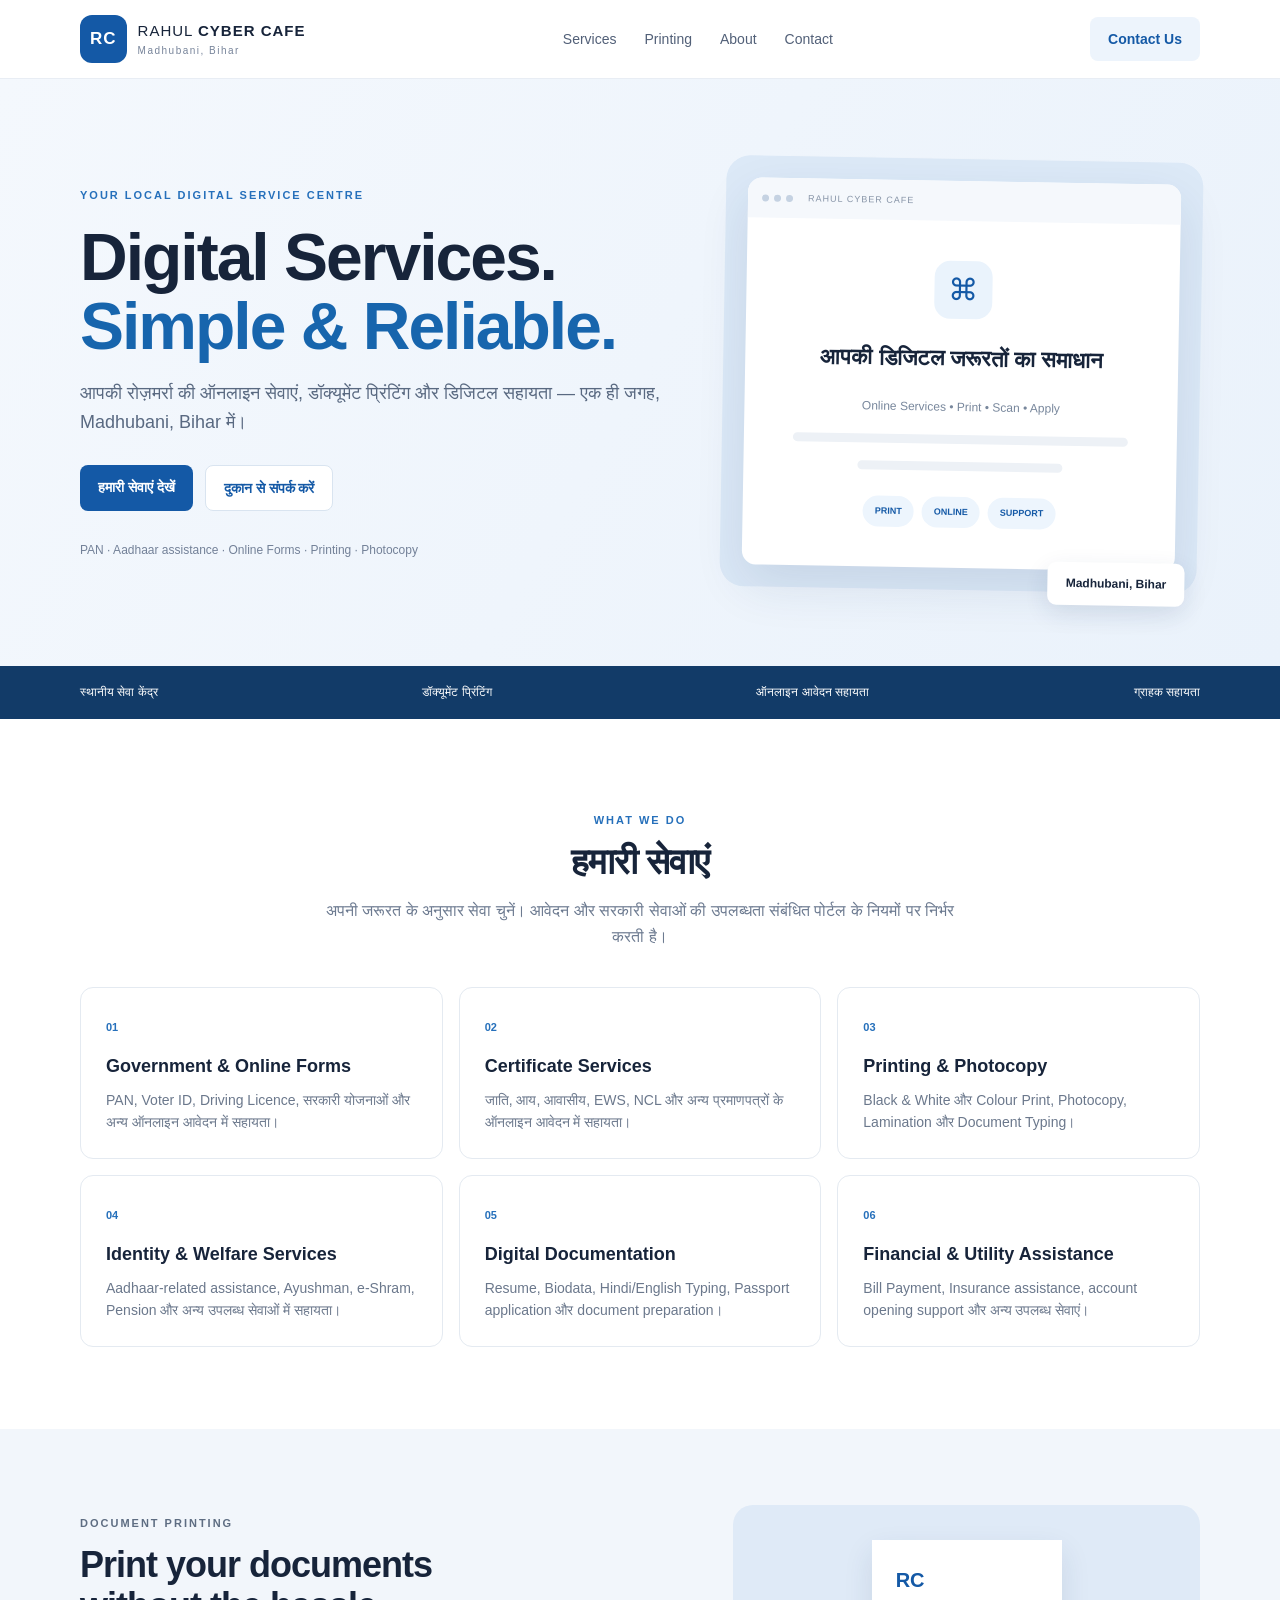
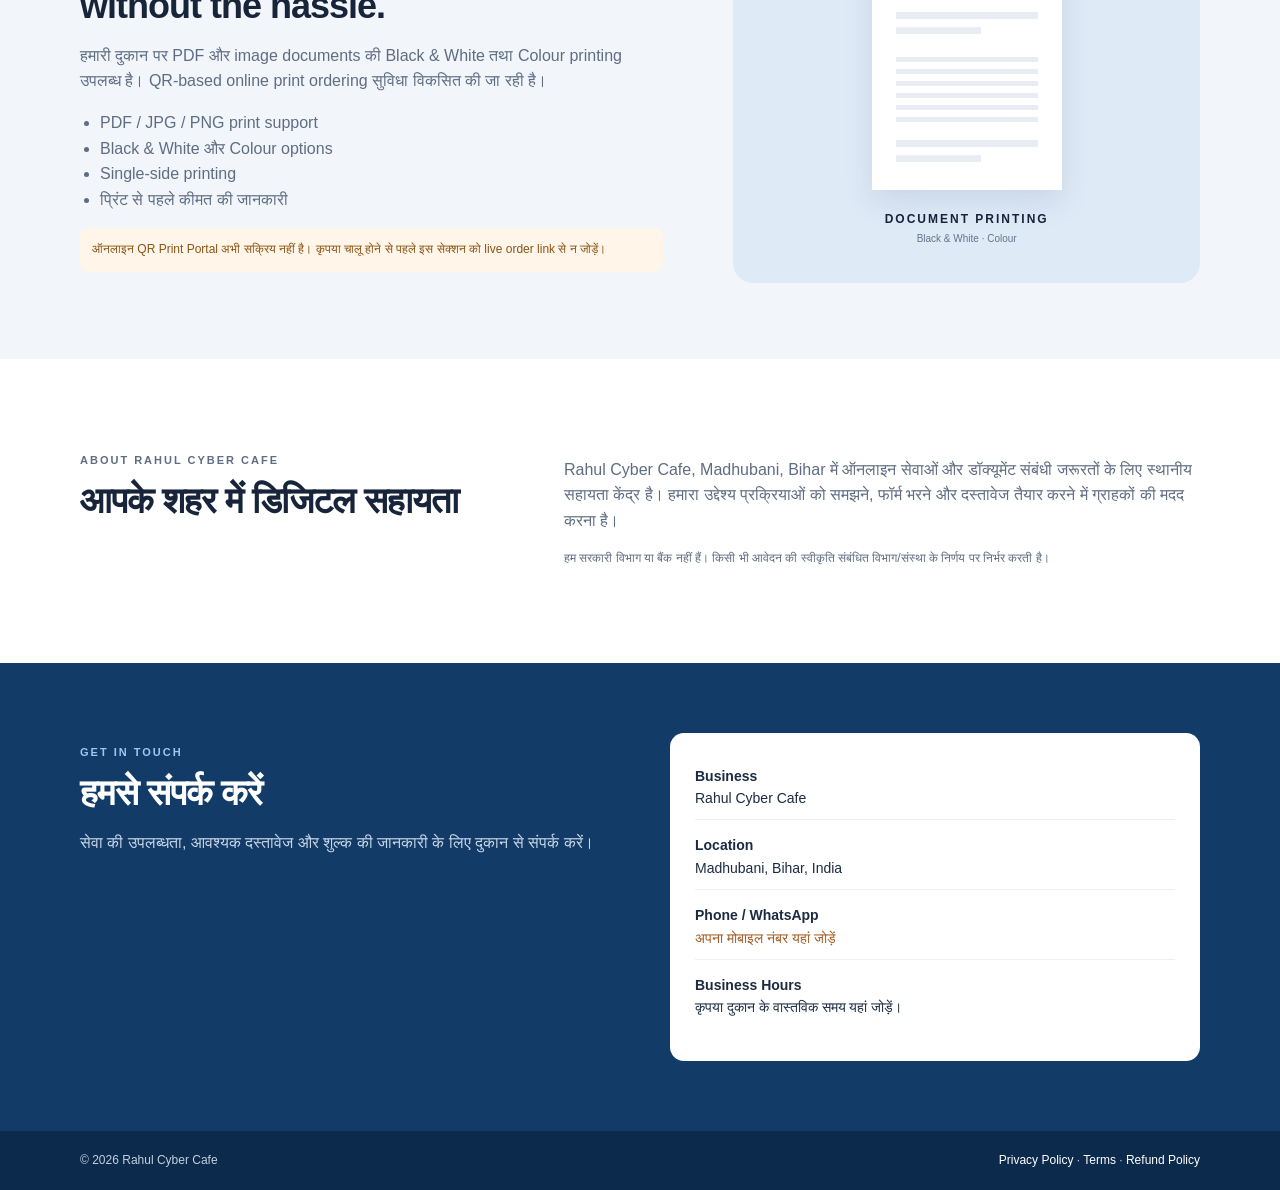
==== index.html @ a684b4f4 "Add files via upload" ====
<!doctype html>
<html lang="hi">
<head>
<meta charset="utf-8"><meta name="viewport" content="width=device-width,initial-scale=1">
<meta name="description" content="Rahul Cyber Cafe, Madhubani Bihar — online form services, document printing, photocopy, scanning, PAN, Aadhaar and more.">
<title>Rahul Cyber Cafe | Madhubani, Bihar</title>
<link rel="stylesheet" href="style.css">
</head>
<body>
<header class="top"><div class="wrap nav">
<a class="brand" href="#"><span class="mark">RC</span><span>RAHUL <b>CYBER CAFE</b><small>Madhubani, Bihar</small></span></a>
<nav><a href="#services">Services</a><a href="#printing">Printing</a><a href="#about">About</a><a href="#contact">Contact</a></nav>
<a class="navbtn" href="#contact">Contact Us</a>
</div></header>
<main>
<section class="hero"><div class="wrap hero-grid">
<div><p class="eyebrow">YOUR LOCAL DIGITAL SERVICE CENTRE</p><h1>Digital Services.<br><em>Simple & Reliable.</em></h1>
<p class="lead">आपकी रोज़मर्रा की ऑनलाइन सेवाएं, डॉक्यूमेंट प्रिंटिंग और डिजिटल सहायता — एक ही जगह, Madhubani, Bihar में।</p>
<div class="actions"><a class="btn primary" href="#services">हमारी सेवाएं देखें</a><a class="btn secondary" href="#contact">दुकान से संपर्क करें</a></div>
<p class="trust">PAN · Aadhaar assistance · Online Forms · Printing · Photocopy</p></div>
<div class="hero-card"><div class="screen"><div class="screen-top"><i></i><i></i><i></i><span>RAHUL CYBER CAFE</span></div><div class="screen-content"><div class="screen-icon">⌘</div><h3>आपकी डिजिटल जरूरतों का समाधान</h3><p>Online Services • Print • Scan • Apply</p><div class="screen-line"></div><div class="screen-line short"></div><div class="screen-pills"><b>PRINT</b><b>ONLINE</b><b>SUPPORT</b></div></div></div><div class="float-tag">Madhubani, Bihar</div></div>
</div></section>
<section class="strip"><div class="wrap strip-grid"><span>स्थानीय सेवा केंद्र</span><span>डॉक्यूमेंट प्रिंटिंग</span><span>ऑनलाइन आवेदन सहायता</span><span>ग्राहक सहायता</span></div></section>
<section id="services" class="section wrap"><div class="section-head"><p class="eyebrow">WHAT WE DO</p><h2>हमारी सेवाएं</h2><p>अपनी जरूरत के अनुसार सेवा चुनें। आवेदन और सरकारी सेवाओं की उपलब्धता संबंधित पोर्टल के नियमों पर निर्भर करती है।</p></div>
<div class="cards">
<article class="service"><span>01</span><h3>Government & Online Forms</h3><p>PAN, Voter ID, Driving Licence, सरकारी योजनाओं और अन्य ऑनलाइन आवेदन में सहायता।</p></article>
<article class="service"><span>02</span><h3>Certificate Services</h3><p>जाति, आय, आवासीय, EWS, NCL और अन्य प्रमाणपत्रों के ऑनलाइन आवेदन में सहायता।</p></article>
<article class="service"><span>03</span><h3>Printing & Photocopy</h3><p>Black & White और Colour Print, Photocopy, Lamination और Document Typing।</p></article>
<article class="service"><span>04</span><h3>Identity & Welfare Services</h3><p>Aadhaar-related assistance, Ayushman, e-Shram, Pension और अन्य उपलब्ध सेवाओं में सहायता।</p></article>
<article class="service"><span>05</span><h3>Digital Documentation</h3><p>Resume, Biodata, Hindi/English Typing, Passport application और document preparation।</p></article>
<article class="service"><span>06</span><h3>Financial & Utility Assistance</h3><p>Bill Payment, Insurance assistance, account opening support और अन्य उपलब्ध सेवाएं।</p></article>
</div></section>
<section id="printing" class="print-section"><div class="wrap print-grid"><div><p class="eyebrow">DOCUMENT PRINTING</p><h2>Print your documents<br>without the hassle.</h2><p>हमारी दुकान पर PDF और image documents की Black & White तथा Colour printing उपलब्ध है। QR-based online print ordering सुविधा विकसित की जा रही है।</p><ul><li>PDF / JPG / PNG print support</li><li>Black & White और Colour options</li><li>Single-side printing</li><li>प्रिंट से पहले कीमत की जानकारी</li></ul><p class="notice">ऑनलाइन QR Print Portal अभी सक्रिय नहीं है। कृपया चालू होने से पहले इस सेक्शन को live order link से न जोड़ें।</p></div><div class="print-box"><div class="paper"><div class="paper-logo">RC</div><div class="paper-lines"></div><div class="paper-lines small"></div><div class="paper-grid"></div><div class="paper-lines"></div><div class="paper-lines small"></div></div><div class="print-caption">DOCUMENT PRINTING<br><small>Black & White · Colour</small></div></div></div></section>
<section id="about" class="section wrap about"><div><p class="eyebrow">ABOUT RAHUL CYBER CAFE</p><h2>आपके शहर में डिजिटल सहायता</h2></div><div><p>Rahul Cyber Cafe, Madhubani, Bihar में ऑनलाइन सेवाओं और डॉक्यूमेंट संबंधी जरूरतों के लिए स्थानीय सहायता केंद्र है। हमारा उद्देश्य प्रक्रियाओं को समझने, फॉर्म भरने और दस्तावेज तैयार करने में ग्राहकों की मदद करना है।</p><p class="small">हम सरकारी विभाग या बैंक नहीं हैं। किसी भी आवेदन की स्वीकृति संबंधित विभाग/संस्था के निर्णय पर निर्भर करती है।</p></div></section>
<section id="contact" class="contact"><div class="wrap contact-grid"><div><p class="eyebrow">GET IN TOUCH</p><h2>हमसे संपर्क करें</h2><p>सेवा की उपलब्धता, आवश्यक दस्तावेज और शुल्क की जानकारी के लिए दुकान से संपर्क करें।</p></div><div class="contact-card"><p><b>Business</b><br>Rahul Cyber Cafe</p><p><b>Location</b><br>Madhubani, Bihar, India</p><p><b>Phone / WhatsApp</b><br><span class="placeholder">अपना मोबाइल नंबर यहां जोड़ें</span></p><p><b>Business Hours</b><br>कृपया दुकान के वास्तविक समय यहां जोड़ें।</p></div></div></section>
</main>
<footer><div class="wrap foot"><span>© <span id="year"></span> Rahul Cyber Cafe</span><span><a href="privacy.html">Privacy Policy</a> · <a href="terms.html">Terms</a> · <a href="refund.html">Refund Policy</a></span></div></footer>
<script>document.getElementById('year').textContent=new Date().getFullYear()</script>
</body></html>
---- style.css ----
*{box-sizing:border-box}html{scroll-behavior:smooth}body{margin:0;color:#17243a;font-family:Inter,Arial,sans-serif;line-height:1.6}a{color:inherit;text-decoration:none}.wrap{width:min(1120px,calc(100% - 40px));margin:auto}.top{background:#fff;border-bottom:1px solid #e8edf4;position:sticky;top:0;z-index:5}.nav{height:78px;display:flex;align-items:center;justify-content:space-between}.brand{display:flex;align-items:center;gap:11px;font-size:15px;letter-spacing:1px}.brand small{display:block;font-size:10px;letter-spacing:1.5px;color:#77849a}.mark{background:#1459a6;color:white;border-radius:12px;padding:10px;font-weight:800;font-size:17px}nav{display:flex;gap:28px;color:#526078;font-size:14px}.navbtn,.btn{padding:11px 18px;border-radius:8px;font-weight:700;font-size:14px}.navbtn{background:#edf4fc;color:#1459a6}.hero{background:linear-gradient(120deg,#f4f8fd,#eaf2fb);padding:80px 0 76px;overflow:hidden}.hero-grid{display:grid;grid-template-columns:1.1fr .9fr;align-items:center;gap:60px}.eyebrow{color:#2670bb;font-size:11px;font-weight:800;letter-spacing:2px}.hero h1{font-size:clamp(42px,6vw,66px);line-height:1.05;letter-spacing:-2px;margin:18px 0}.hero h1 em{font-style:normal;color:#1765ad}.lead{font-size:18px;color:#596981;max-width:600px}.actions{display:flex;gap:12px;margin:28px 0}.btn.primary{background:#1459a6;color:white}.btn.secondary{background:white;color:#1459a6;border:1px solid #d9e4f0}.trust{font-size:12px;color:#738198;margin-top:30px}.hero-card{position:relative;padding:22px;background:#dce9f7;border-radius:24px;transform:rotate(1deg)}.screen{background:#fff;border-radius:14px;overflow:hidden;box-shadow:0 20px 50px #183a621c}.screen-top{height:40px;background:#f5f8fc;display:flex;align-items:center;gap:5px;padding:0 14px;color:#8794a7;font-size:9px;letter-spacing:1px}.screen-top i{width:7px;height:7px;border-radius:50%;background:#c5d2e2}.screen-top span{margin-left:10px}.screen-content{padding:40px 30px;text-align:center}.screen-icon{margin:auto;width:58px;height:58px;background:#eaf3fc;color:#1459a6;border-radius:16px;display:grid;place-items:center;font-size:30px}.screen-content h3{font-size:22px}.screen-content p{font-size:12px;color:#78879c}.screen-line{height:9px;background:#edf1f6;border-radius:5px;margin:18px auto;width:90%}.screen-line.short{width:55%;margin-top:8px}.screen-pills{display:flex;justify-content:center;gap:8px;margin-top:26px}.screen-pills b{font-size:9px;color:#1459a6;background:#edf5fd;padding:8px 12px;border-radius:20px}.float-tag{position:absolute;bottom:-13px;right:12px;background:#fff;padding:12px 18px;border-radius:9px;box-shadow:0 8px 25px #183a621c;font-size:12px;font-weight:700}.strip{background:#123b68;color:#fff}.strip-grid{display:flex;justify-content:space-between;gap:20px;padding:17px 0;font-size:12px}.section{padding:82px 0}.section-head{text-align:center;max-width:650px;margin:0 auto 38px}.section h2,.print-section h2,.contact h2{font-size:36px;line-height:1.15;margin:8px 0 14px;letter-spacing:-1px}.section-head>p:last-child{color:#6c7a90}.cards{display:grid;grid-template-columns:repeat(3,1fr);gap:16px}.service{padding:25px;border:1px solid #e4eaf1;border-radius:13px;background:#fff}.service>span{font-size:11px;color:#2670bb;font-weight:800}.service h3{font-size:18px;margin:13px 0 8px}.service p{font-size:14px;color:#6b788c;margin:0}.print-section{background:#f2f6fb;padding:75px 0}.print-grid{display:grid;grid-template-columns:1fr .8fr;align-items:center;gap:70px}.print-grid p,.print-grid li{color:#5e6d82}.print-grid ul{padding-left:20px}.notice{font-size:12px;background:#fff5e8;padding:12px;border-radius:8px;color:#8b5415!important}.print-box{background:#dfeaf7;border-radius:20px;padding:35px;text-align:center}.paper{background:white;width:190px;height:250px;margin:auto;padding:24px;box-shadow:0 12px 28px #17375a1c;text-align:left}.paper-logo{font-size:20px;font-weight:900;color:#1459a6}.paper-lines{height:7px;background:#e8edf3;margin:16px 0}.paper-lines.small{width:60%;margin-top:-8px}.paper-grid{height:70px;background:repeating-linear-gradient(0deg,#e8edf3 0 5px,transparent 5px 12px);margin:18px 0}.print-caption{font-size:12px;font-weight:800;letter-spacing:2px;margin-top:20px}.print-caption small{font-weight:400;letter-spacing:0;color:#63748b}.about{display:grid;grid-template-columns:.8fr 1.2fr;gap:60px}.about p{color:#5f6d82}.small{font-size:12px}.contact{background:#123b68;color:white;padding:70px 0}.contact .eyebrow{color:#9bc8f5}.contact-grid{display:grid;grid-template-columns:1fr 1fr;gap:60px}.contact-grid>div:first-child p:not(.eyebrow){color:#c8d6e7}.contact-card{background:#fff;color:#1c2b42;border-radius:14px;padding:18px 25px}.contact-card p{border-bottom:1px solid #edf0f4;padding-bottom:10px;font-size:14px}.contact-card p:last-child{border:0}.placeholder{color:#a35b20}footer{background:#0c2a4b;color:#c2d0df;padding:20px 0;font-size:12px}.foot{display:flex;justify-content:space-between;gap:20px}footer a{color:#fff}@media(max-width:800px){nav{display:none}.hero-grid,.print-grid,.about,.contact-grid{grid-template-columns:1fr;gap:35px}.hero{padding:55px 0}.hero-card{max-width:500px;margin:auto}.cards{grid-template-columns:repeat(2,1fr)}.strip-grid{flex-wrap:wrap}.section{padding:60px 0}}@media(max-width:520px){.cards{grid-template-columns:1fr}.hero h1{font-size:44px}.actions{flex-direction:column}.btn{text-align:center}.foot{flex-direction:column}.section h2,.print-section h2,.contact h2{font-size:30px}}
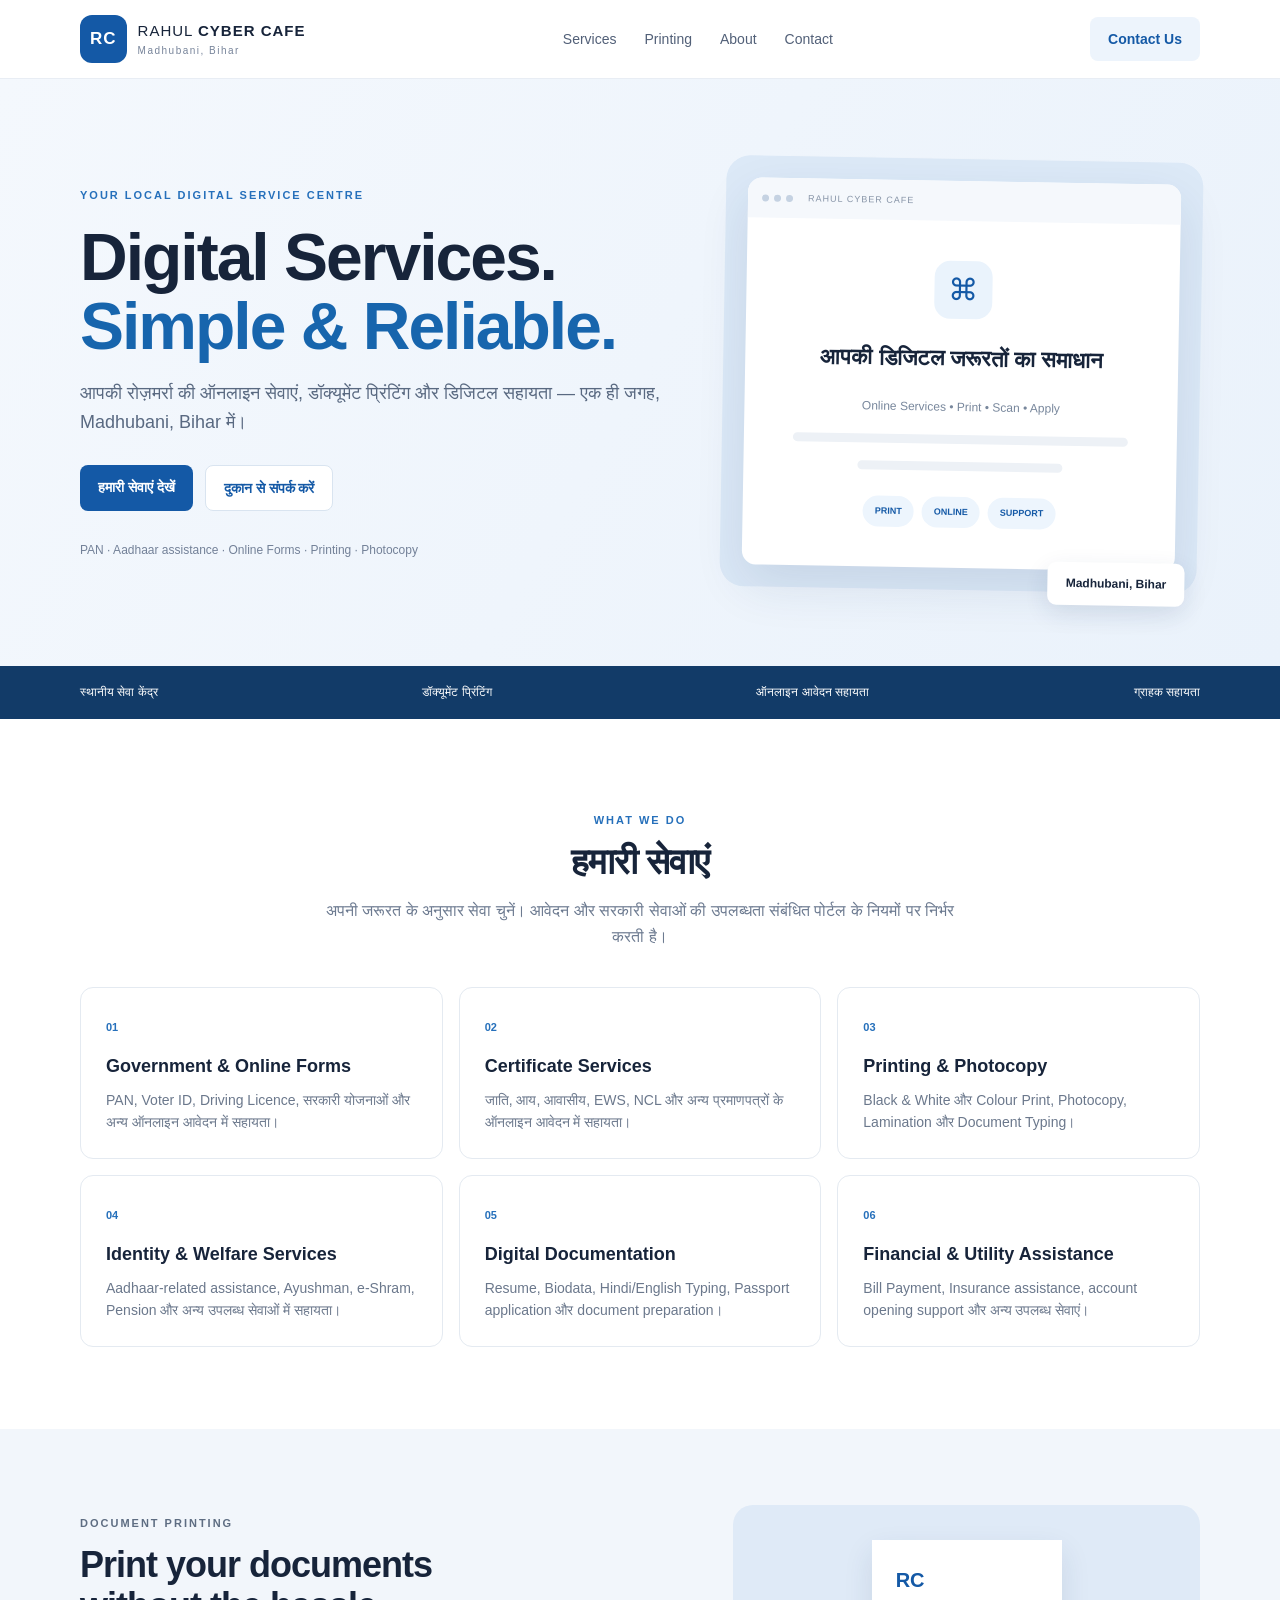
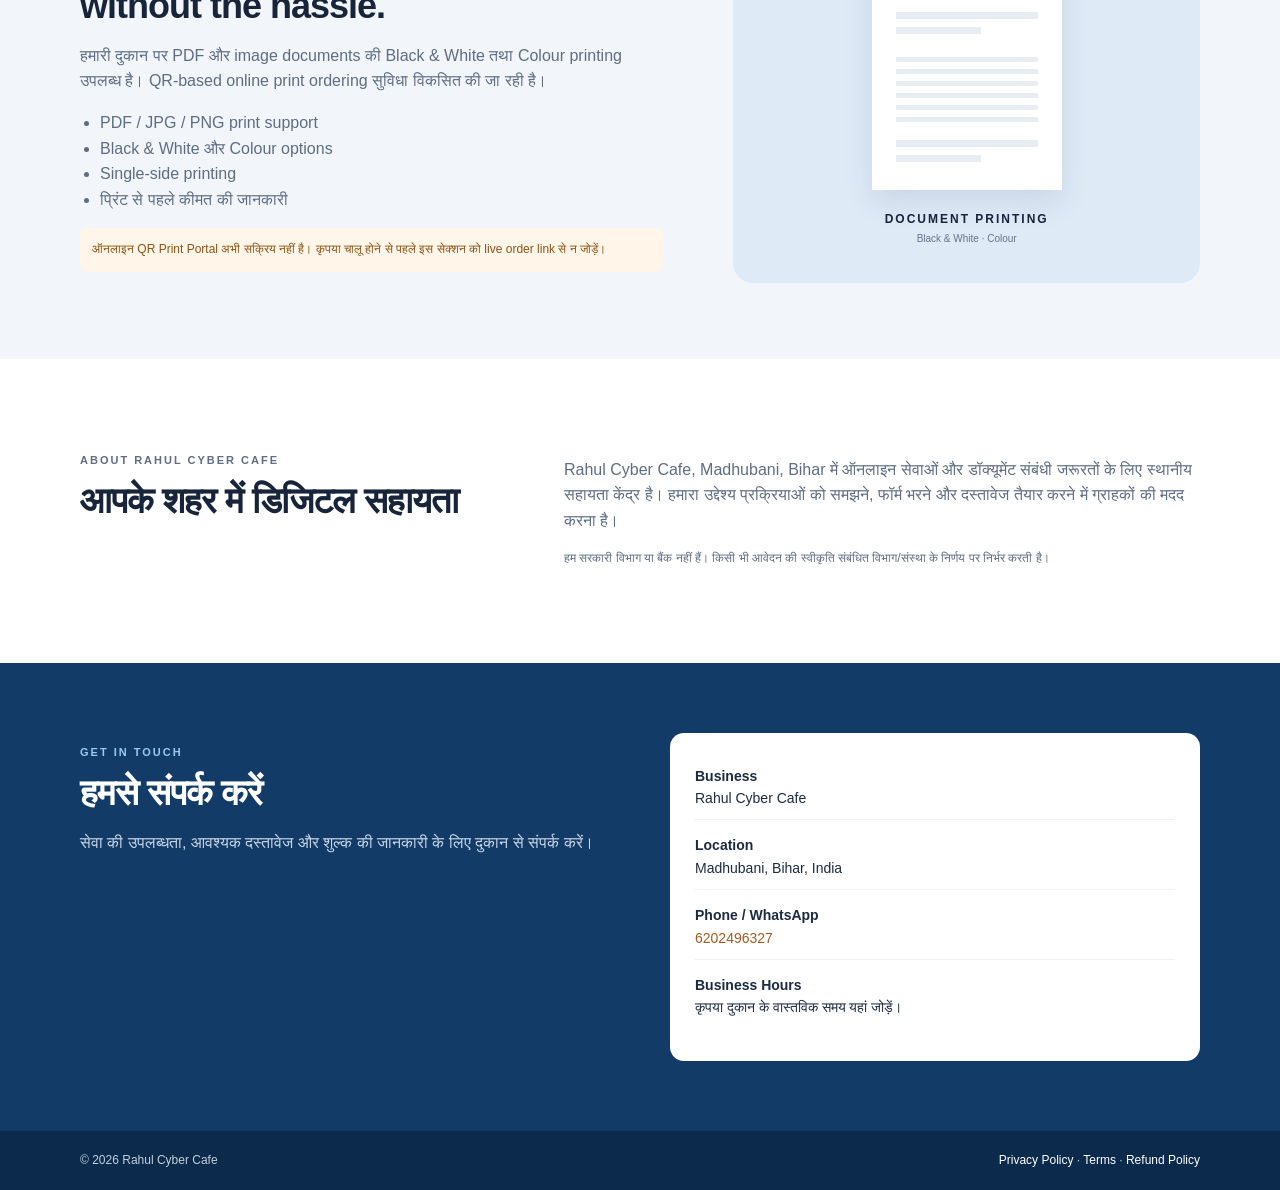
==== commit 9b7cd958: "Update index.html" ====
--- a/index.html
+++ b/index.html
@@ -32,8 +32,8 @@
 </div></section>
 <section id="printing" class="print-section"><div class="wrap print-grid"><div><p class="eyebrow">DOCUMENT PRINTING</p><h2>Print your documents<br>without the hassle.</h2><p>हमारी दुकान पर PDF और image documents की Black & White तथा Colour printing उपलब्ध है। QR-based online print ordering सुविधा विकसित की जा रही है।</p><ul><li>PDF / JPG / PNG print support</li><li>Black & White और Colour options</li><li>Single-side printing</li><li>प्रिंट से पहले कीमत की जानकारी</li></ul><p class="notice">ऑनलाइन QR Print Portal अभी सक्रिय नहीं है। कृपया चालू होने से पहले इस सेक्शन को live order link से न जोड़ें।</p></div><div class="print-box"><div class="paper"><div class="paper-logo">RC</div><div class="paper-lines"></div><div class="paper-lines small"></div><div class="paper-grid"></div><div class="paper-lines"></div><div class="paper-lines small"></div></div><div class="print-caption">DOCUMENT PRINTING<br><small>Black & White · Colour</small></div></div></div></section>
 <section id="about" class="section wrap about"><div><p class="eyebrow">ABOUT RAHUL CYBER CAFE</p><h2>आपके शहर में डिजिटल सहायता</h2></div><div><p>Rahul Cyber Cafe, Madhubani, Bihar में ऑनलाइन सेवाओं और डॉक्यूमेंट संबंधी जरूरतों के लिए स्थानीय सहायता केंद्र है। हमारा उद्देश्य प्रक्रियाओं को समझने, फॉर्म भरने और दस्तावेज तैयार करने में ग्राहकों की मदद करना है।</p><p class="small">हम सरकारी विभाग या बैंक नहीं हैं। किसी भी आवेदन की स्वीकृति संबंधित विभाग/संस्था के निर्णय पर निर्भर करती है।</p></div></section>
-<section id="contact" class="contact"><div class="wrap contact-grid"><div><p class="eyebrow">GET IN TOUCH</p><h2>हमसे संपर्क करें</h2><p>सेवा की उपलब्धता, आवश्यक दस्तावेज और शुल्क की जानकारी के लिए दुकान से संपर्क करें।</p></div><div class="contact-card"><p><b>Business</b><br>Rahul Cyber Cafe</p><p><b>Location</b><br>Madhubani, Bihar, India</p><p><b>Phone / WhatsApp</b><br><span class="placeholder">अपना मोबाइल नंबर यहां जोड़ें</span></p><p><b>Business Hours</b><br>कृपया दुकान के वास्तविक समय यहां जोड़ें।</p></div></div></section>
+<section id="contact" class="contact"><div class="wrap contact-grid"><div><p class="eyebrow">GET IN TOUCH</p><h2>हमसे संपर्क करें</h2><p>सेवा की उपलब्धता, आवश्यक दस्तावेज और शुल्क की जानकारी के लिए दुकान से संपर्क करें।</p></div><div class="contact-card"><p><b>Business</b><br>Rahul Cyber Cafe</p><p><b>Location</b><br>Madhubani, Bihar, India</p><p><b>Phone / WhatsApp</b><br><span class="placeholder">6202496327</span></p><p><b>Business Hours</b><br>कृपया दुकान के वास्तविक समय यहां जोड़ें।</p></div></div></section>
 </main>
 <footer><div class="wrap foot"><span>© <span id="year"></span> Rahul Cyber Cafe</span><span><a href="privacy.html">Privacy Policy</a> · <a href="terms.html">Terms</a> · <a href="refund.html">Refund Policy</a></span></div></footer>
 <script>document.getElementById('year').textContent=new Date().getFullYear()</script>
-</body></html>+</body></html>
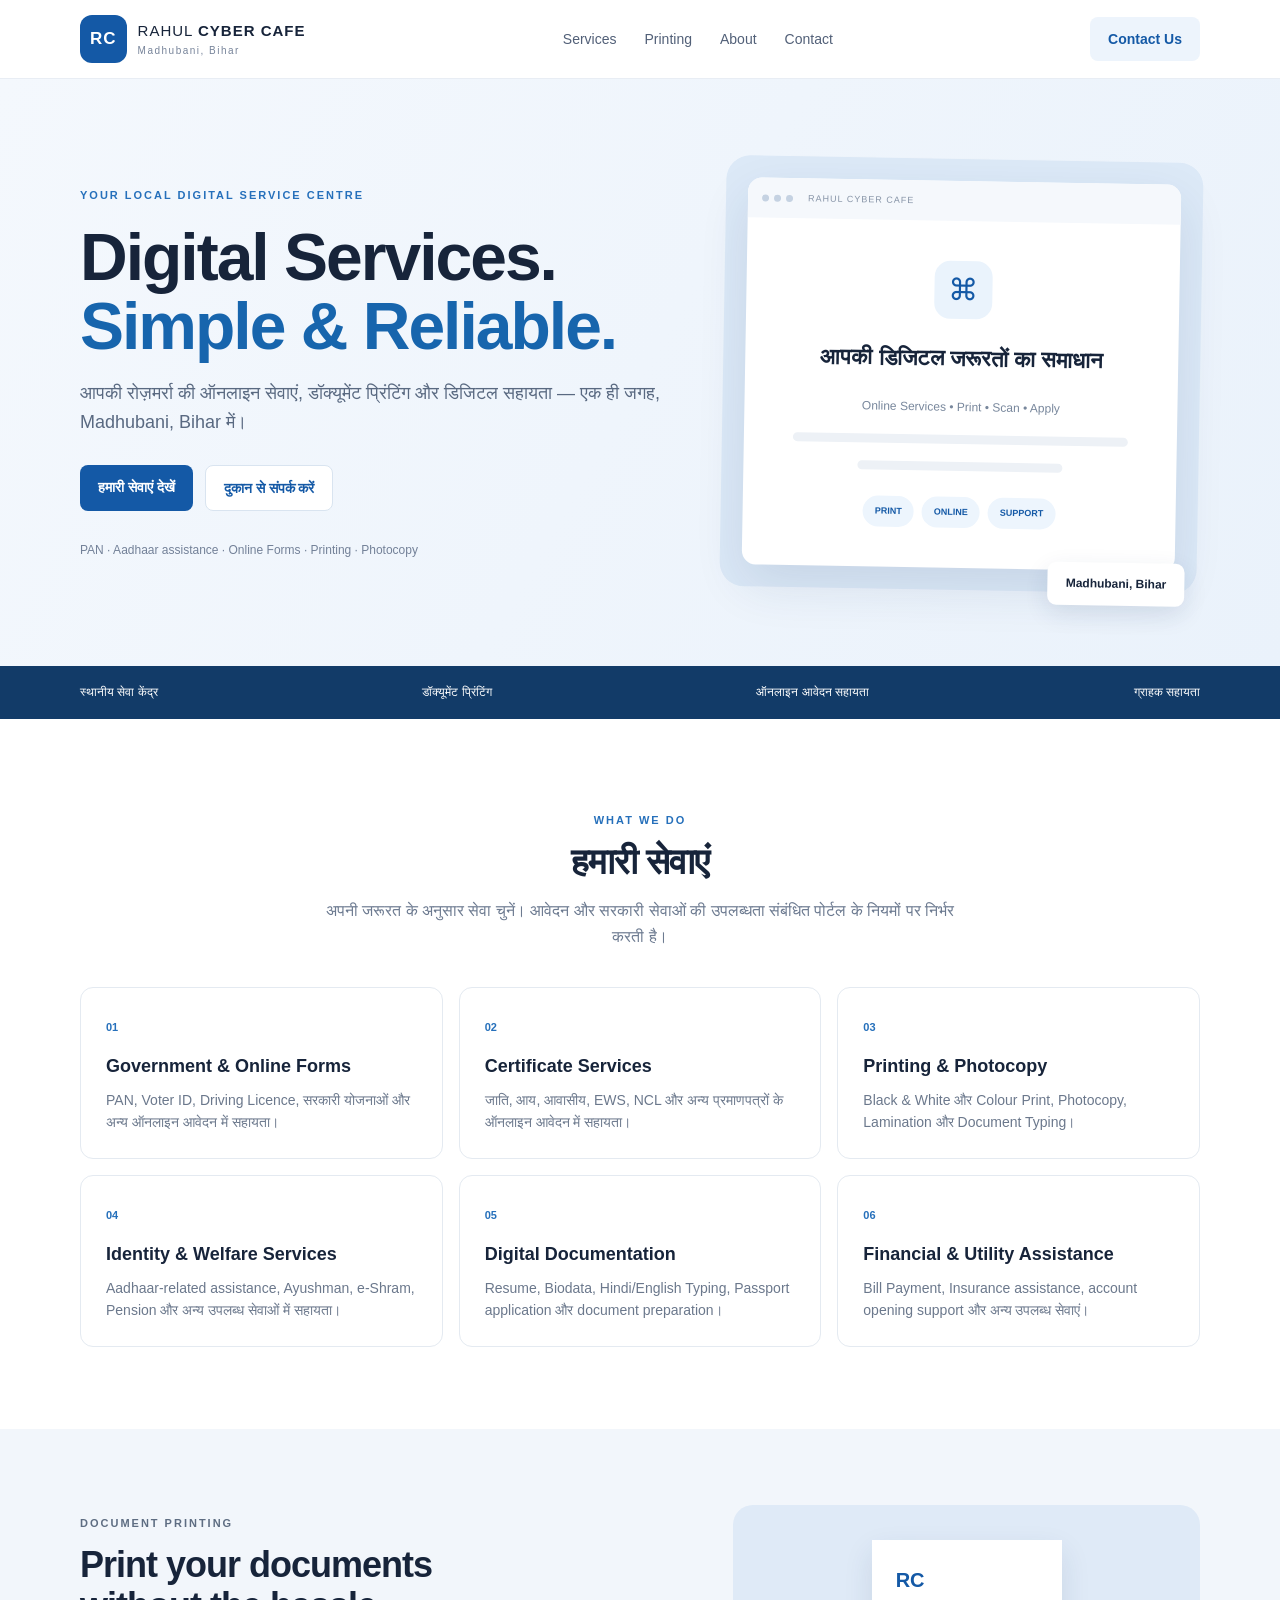
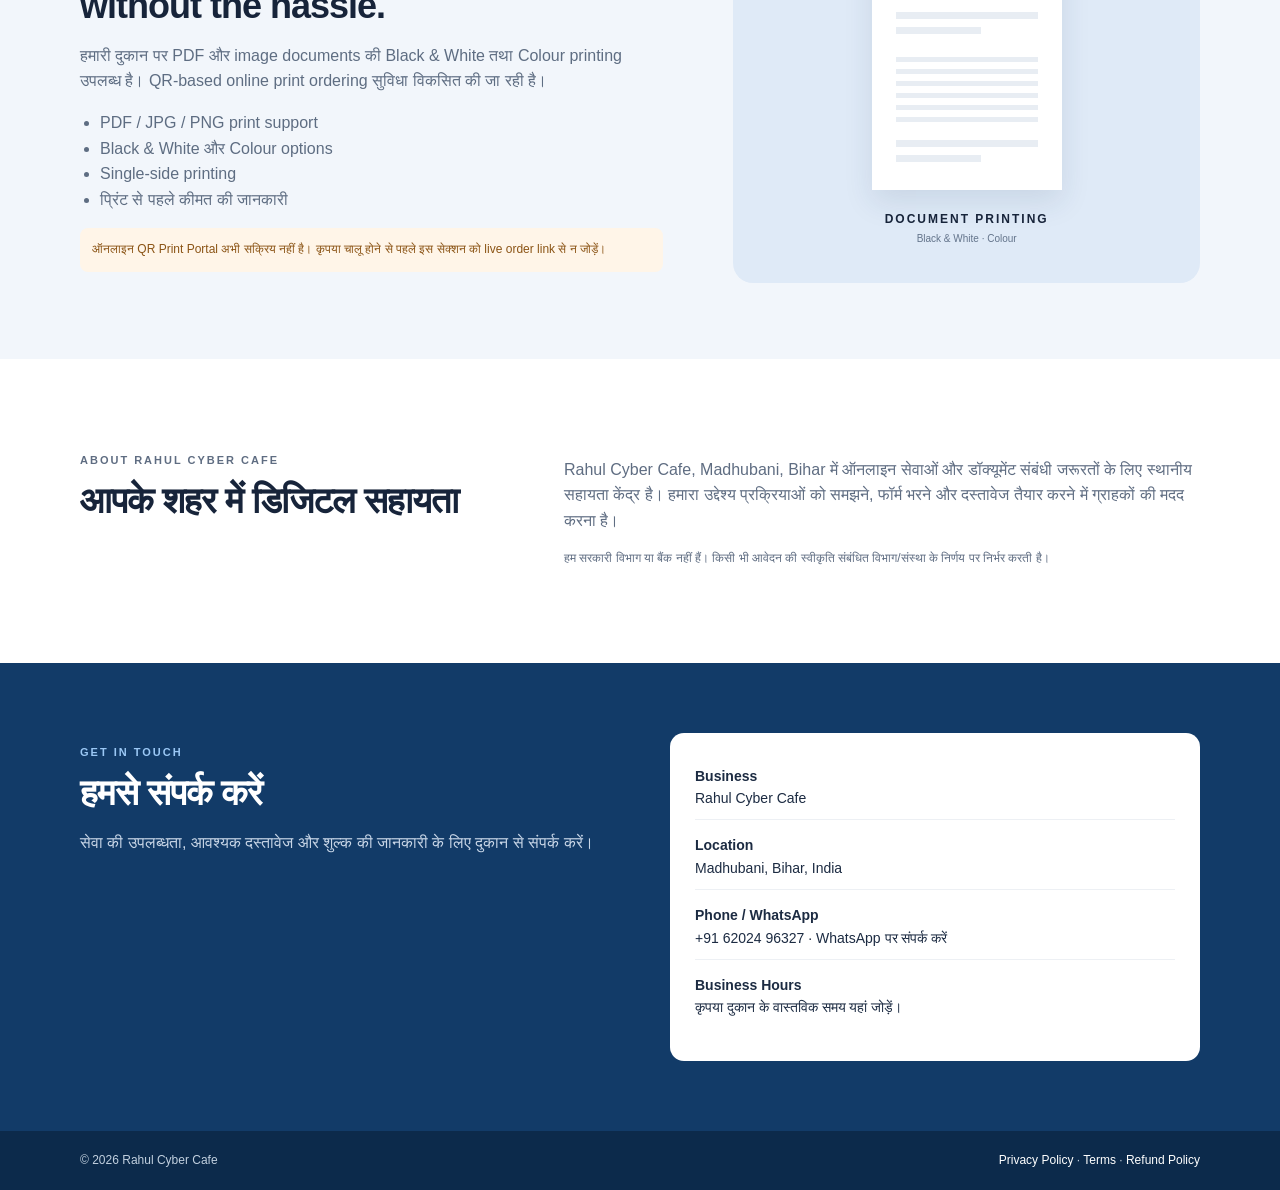
==== commit 33b44daa: "Update index.html" ====
--- a/index.html
+++ b/index.html
@@ -32,7 +32,7 @@
 </div></section>
 <section id="printing" class="print-section"><div class="wrap print-grid"><div><p class="eyebrow">DOCUMENT PRINTING</p><h2>Print your documents<br>without the hassle.</h2><p>हमारी दुकान पर PDF और image documents की Black & White तथा Colour printing उपलब्ध है। QR-based online print ordering सुविधा विकसित की जा रही है।</p><ul><li>PDF / JPG / PNG print support</li><li>Black & White और Colour options</li><li>Single-side printing</li><li>प्रिंट से पहले कीमत की जानकारी</li></ul><p class="notice">ऑनलाइन QR Print Portal अभी सक्रिय नहीं है। कृपया चालू होने से पहले इस सेक्शन को live order link से न जोड़ें।</p></div><div class="print-box"><div class="paper"><div class="paper-logo">RC</div><div class="paper-lines"></div><div class="paper-lines small"></div><div class="paper-grid"></div><div class="paper-lines"></div><div class="paper-lines small"></div></div><div class="print-caption">DOCUMENT PRINTING<br><small>Black & White · Colour</small></div></div></div></section>
 <section id="about" class="section wrap about"><div><p class="eyebrow">ABOUT RAHUL CYBER CAFE</p><h2>आपके शहर में डिजिटल सहायता</h2></div><div><p>Rahul Cyber Cafe, Madhubani, Bihar में ऑनलाइन सेवाओं और डॉक्यूमेंट संबंधी जरूरतों के लिए स्थानीय सहायता केंद्र है। हमारा उद्देश्य प्रक्रियाओं को समझने, फॉर्म भरने और दस्तावेज तैयार करने में ग्राहकों की मदद करना है।</p><p class="small">हम सरकारी विभाग या बैंक नहीं हैं। किसी भी आवेदन की स्वीकृति संबंधित विभाग/संस्था के निर्णय पर निर्भर करती है।</p></div></section>
-<section id="contact" class="contact"><div class="wrap contact-grid"><div><p class="eyebrow">GET IN TOUCH</p><h2>हमसे संपर्क करें</h2><p>सेवा की उपलब्धता, आवश्यक दस्तावेज और शुल्क की जानकारी के लिए दुकान से संपर्क करें।</p></div><div class="contact-card"><p><b>Business</b><br>Rahul Cyber Cafe</p><p><b>Location</b><br>Madhubani, Bihar, India</p><p><b>Phone / WhatsApp</b><br><span class="placeholder">6202496327</span></p><p><b>Business Hours</b><br>कृपया दुकान के वास्तविक समय यहां जोड़ें।</p></div></div></section>
+<section id="contact" class="contact"><div class="wrap contact-grid"><div><p class="eyebrow">GET IN TOUCH</p><h2>हमसे संपर्क करें</h2><p>सेवा की उपलब्धता, आवश्यक दस्तावेज और शुल्क की जानकारी के लिए दुकान से संपर्क करें।</p></div><div class="contact-card"><p><b>Business</b><br>Rahul Cyber Cafe</p><p><b>Location</b><br>Madhubani, Bihar, India</p><p><b>Phone / WhatsApp</b><br><a href="tel:+916202496327">+91 62024 96327</a> · <a href="https://wa.me/916202496327" target="_blank" rel="noopener">WhatsApp पर संपर्क करें</a></p><p><b>Business Hours</b><br>कृपया दुकान के वास्तविक समय यहां जोड़ें।</p></div></div></section>
 </main>
 <footer><div class="wrap foot"><span>© <span id="year"></span> Rahul Cyber Cafe</span><span><a href="privacy.html">Privacy Policy</a> · <a href="terms.html">Terms</a> · <a href="refund.html">Refund Policy</a></span></div></footer>
 <script>document.getElementById('year').textContent=new Date().getFullYear()</script>
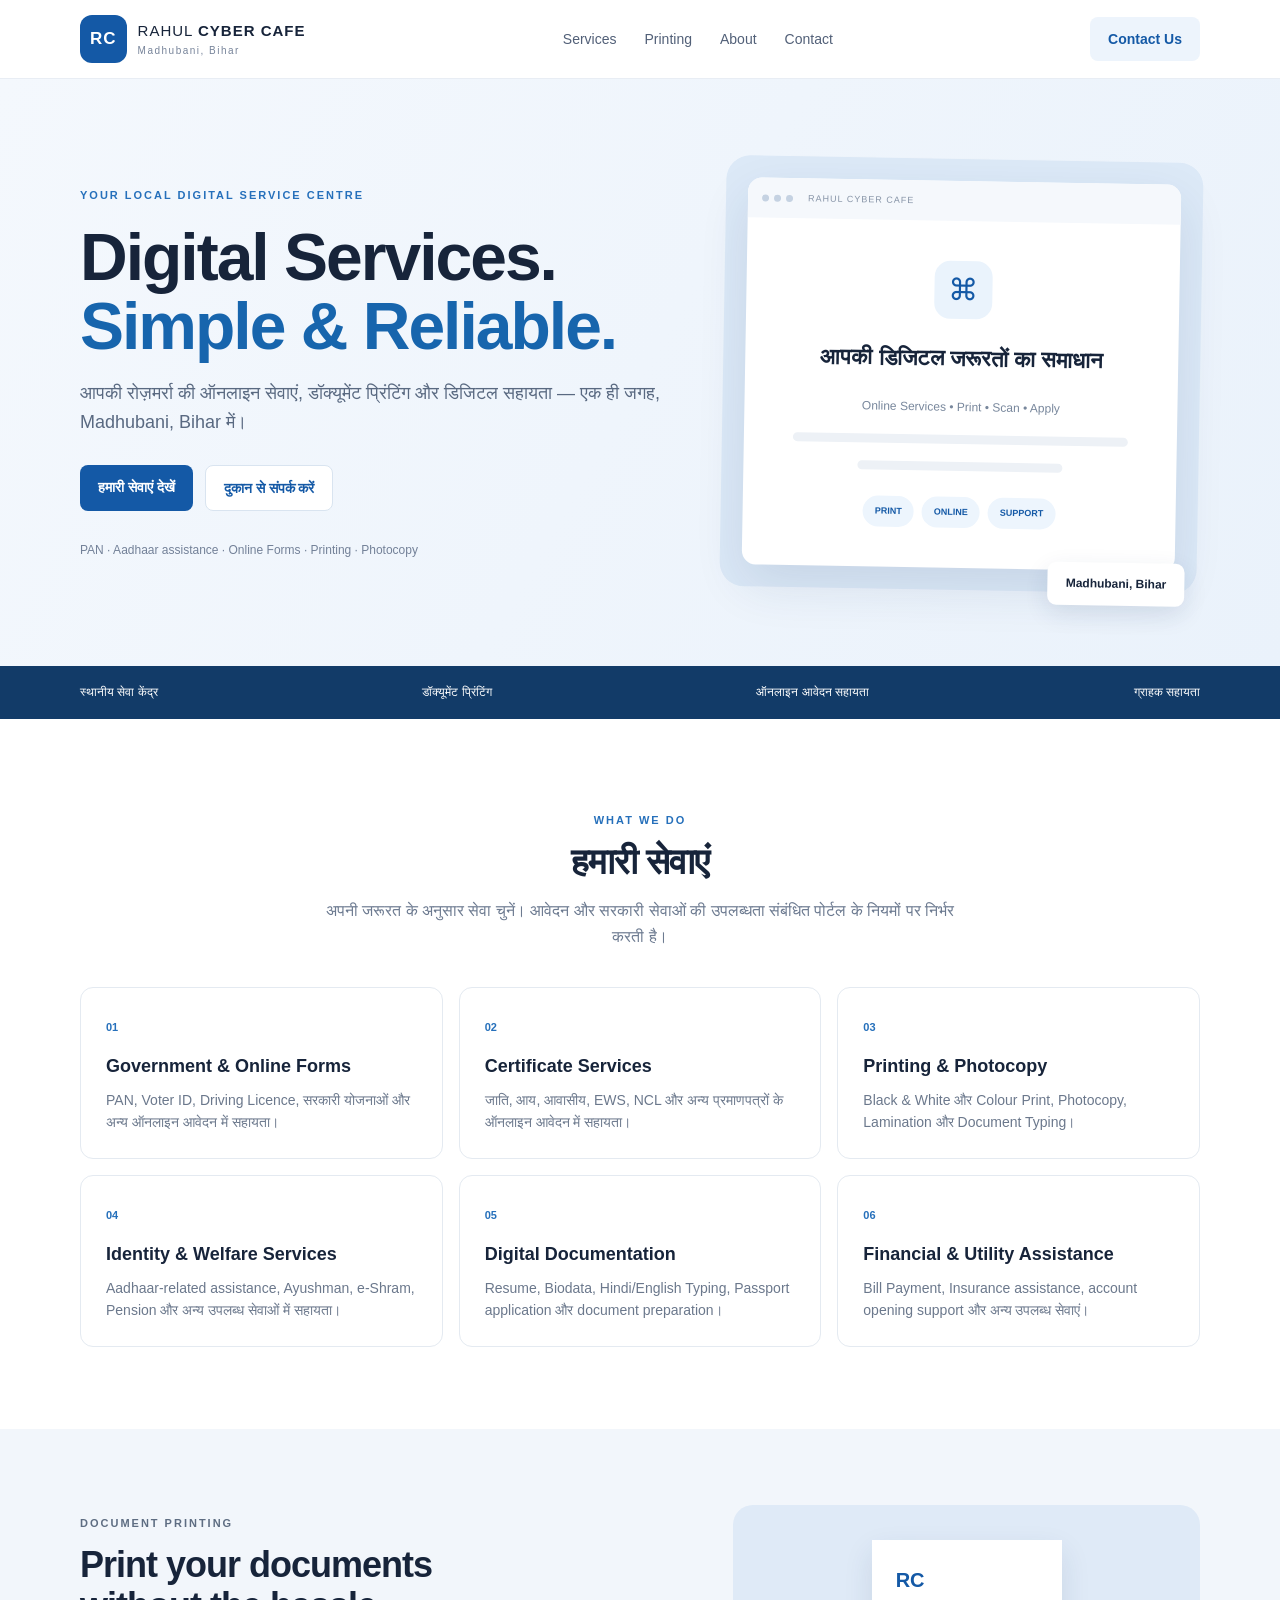
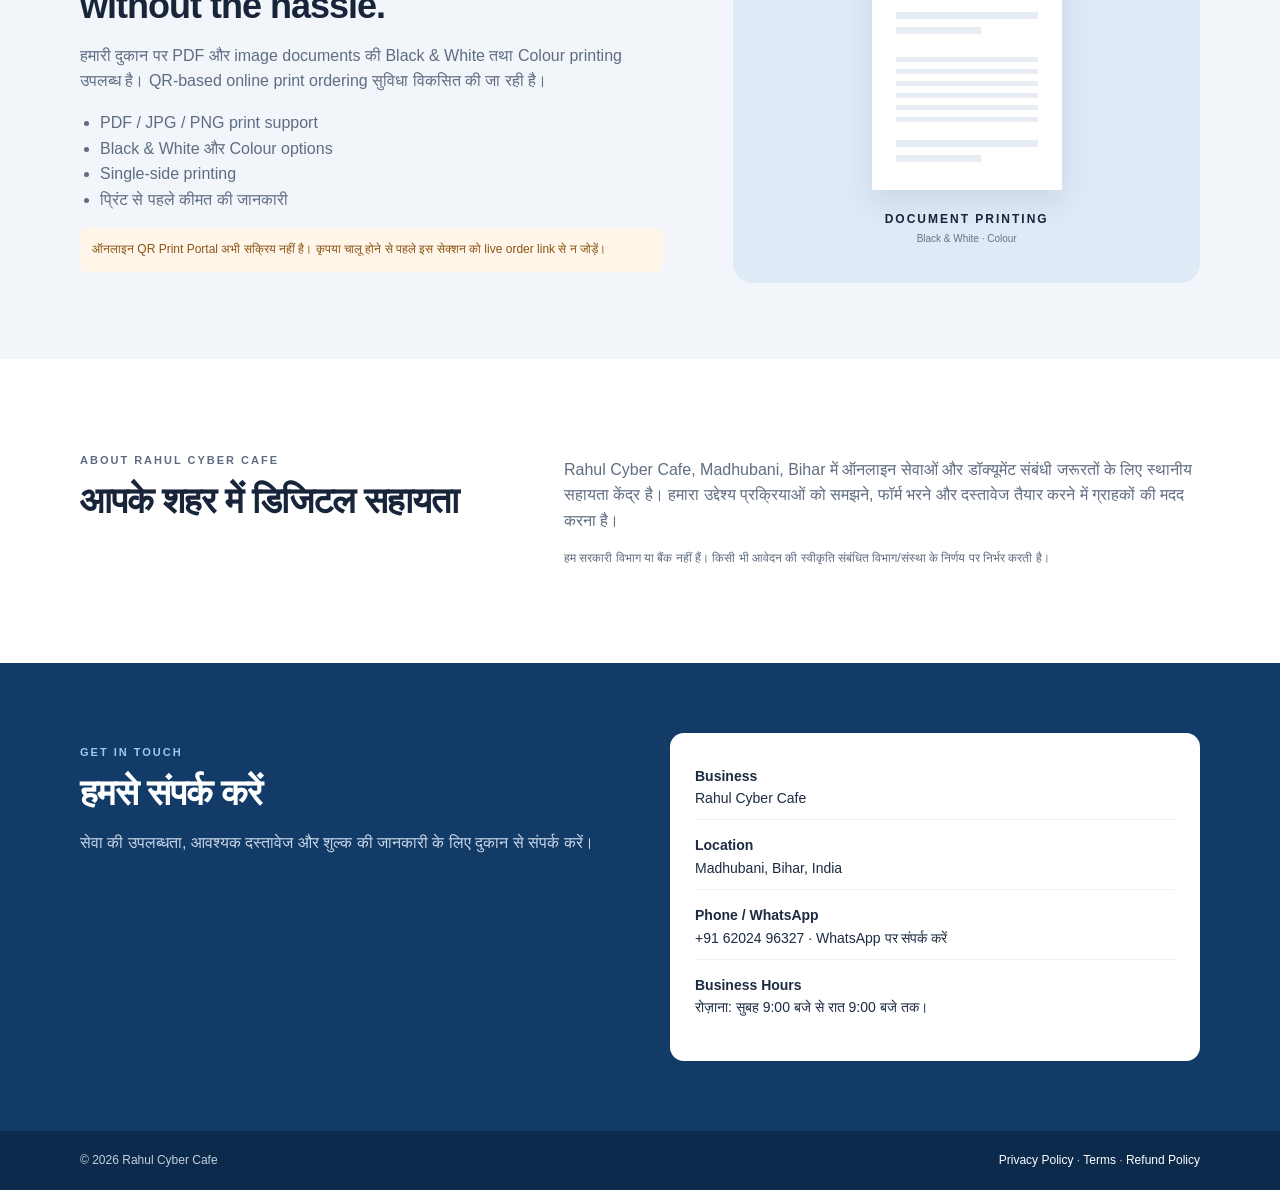
==== commit 6ccce693: "Update index.html" ====
--- a/index.html
+++ b/index.html
@@ -32,7 +32,7 @@
 </div></section>
 <section id="printing" class="print-section"><div class="wrap print-grid"><div><p class="eyebrow">DOCUMENT PRINTING</p><h2>Print your documents<br>without the hassle.</h2><p>हमारी दुकान पर PDF और image documents की Black & White तथा Colour printing उपलब्ध है। QR-based online print ordering सुविधा विकसित की जा रही है।</p><ul><li>PDF / JPG / PNG print support</li><li>Black & White और Colour options</li><li>Single-side printing</li><li>प्रिंट से पहले कीमत की जानकारी</li></ul><p class="notice">ऑनलाइन QR Print Portal अभी सक्रिय नहीं है। कृपया चालू होने से पहले इस सेक्शन को live order link से न जोड़ें।</p></div><div class="print-box"><div class="paper"><div class="paper-logo">RC</div><div class="paper-lines"></div><div class="paper-lines small"></div><div class="paper-grid"></div><div class="paper-lines"></div><div class="paper-lines small"></div></div><div class="print-caption">DOCUMENT PRINTING<br><small>Black & White · Colour</small></div></div></div></section>
 <section id="about" class="section wrap about"><div><p class="eyebrow">ABOUT RAHUL CYBER CAFE</p><h2>आपके शहर में डिजिटल सहायता</h2></div><div><p>Rahul Cyber Cafe, Madhubani, Bihar में ऑनलाइन सेवाओं और डॉक्यूमेंट संबंधी जरूरतों के लिए स्थानीय सहायता केंद्र है। हमारा उद्देश्य प्रक्रियाओं को समझने, फॉर्म भरने और दस्तावेज तैयार करने में ग्राहकों की मदद करना है।</p><p class="small">हम सरकारी विभाग या बैंक नहीं हैं। किसी भी आवेदन की स्वीकृति संबंधित विभाग/संस्था के निर्णय पर निर्भर करती है।</p></div></section>
-<section id="contact" class="contact"><div class="wrap contact-grid"><div><p class="eyebrow">GET IN TOUCH</p><h2>हमसे संपर्क करें</h2><p>सेवा की उपलब्धता, आवश्यक दस्तावेज और शुल्क की जानकारी के लिए दुकान से संपर्क करें।</p></div><div class="contact-card"><p><b>Business</b><br>Rahul Cyber Cafe</p><p><b>Location</b><br>Madhubani, Bihar, India</p><p><b>Phone / WhatsApp</b><br><a href="tel:+916202496327">+91 62024 96327</a> · <a href="https://wa.me/916202496327" target="_blank" rel="noopener">WhatsApp पर संपर्क करें</a></p><p><b>Business Hours</b><br>कृपया दुकान के वास्तविक समय यहां जोड़ें।</p></div></div></section>
+<section id="contact" class="contact"><div class="wrap contact-grid"><div><p class="eyebrow">GET IN TOUCH</p><h2>हमसे संपर्क करें</h2><p>सेवा की उपलब्धता, आवश्यक दस्तावेज और शुल्क की जानकारी के लिए दुकान से संपर्क करें।</p></div><div class="contact-card"><p><b>Business</b><br>Rahul Cyber Cafe</p><p><b>Location</b><br>Madhubani, Bihar, India</p><p><b>Phone / WhatsApp</b><br><a href="tel:+916202496327">+91 62024 96327</a> · <a href="https://wa.me/916202496327" target="_blank" rel="noopener">WhatsApp पर संपर्क करें</a></p><p><b>Business Hours</b><br>रोज़ाना: सुबह 9:00 बजे से रात 9:00 बजे तक।</p></div></div></section>
 </main>
 <footer><div class="wrap foot"><span>© <span id="year"></span> Rahul Cyber Cafe</span><span><a href="privacy.html">Privacy Policy</a> · <a href="terms.html">Terms</a> · <a href="refund.html">Refund Policy</a></span></div></footer>
 <script>document.getElementById('year').textContent=new Date().getFullYear()</script>
